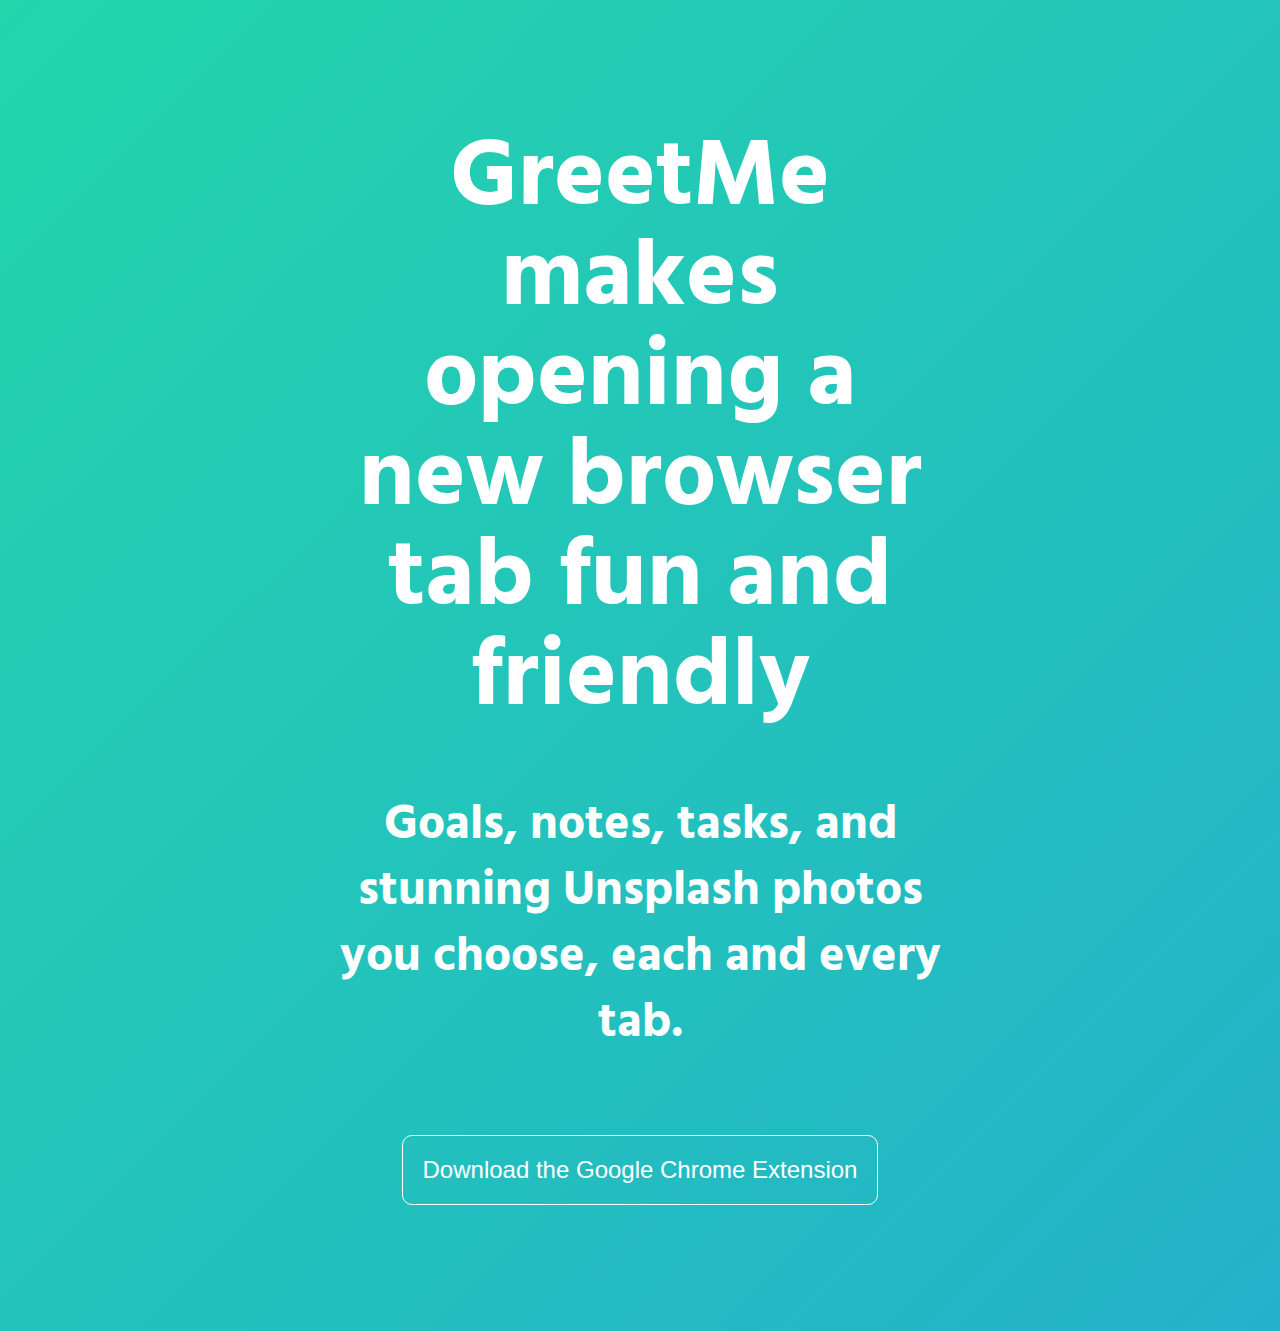
==== index.html @ dec1e8c5 "add html" ====
<!DOCTYPE html>
<html lang="en">
	<head>
		<meta charset="utf-8" />
		<meta
			name="viewport"
			content="width=device-width, initial-scale=1, shrink-to-fit=no"
		/>
		<meta name="theme-color" content="#000000" />
		<link rel="manifest" href="%PUBLIC_URL%/manifest.json" />

		<link rel="preconnect" href="https://fonts.gstatic.com" />
		<link
			href="https://fonts.googleapis.com/css2?family=Hind+Madurai&family=Roboto+Mono&family=Noto+Serif&display=swap"
			rel="stylesheet"
		/>

		<meta
			name="description"
			content="GreetMe makes opening a new browser tab fun and friendly. Goals, notes, tasks, and stunning Unsplash photos you choose, each and every tab.
"
		/>
		<meta
			name="content"
			content="GreetMe makes opening a new browser tab fun and friendly. Goals, notes, tasks, and stunning Unsplash photos you choose, each and every tab.
"
		/>
		<meta name="robots" content="index, follow" />
		<title>
			GreetMe - goals, notes, tasks, and stunning Unsplash photos you choose,
			each and every tab.
		</title>

		<meta property="og:title" content="GreetMe" />
		<meta
			property="og:description"
			content="GreetMe makes opening a new browser tab fun and friendly. Goals, notes, tasks, and stunning Unsplash photos you choose, each and every tab."
		/>
		<meta
			property="og:image"
			content="https://greet-me-app.s3.us-east-2.amazonaws.com/social-media-preview-1200-630.png"
		/>
		<meta property="og:url" content="https://www.getgreet.me" />
		<meta property="og:type" content="website" />
		<meta property="og:image:type" content="image/png" />
		<meta property="og:image:width" content="1200" />
		<meta property="og:image:height" content="630" />
		<meta property="og:image:alt" content="GreetMe thumbnail" />

		<meta name="twitter:title" content="GreetMe" />
		<meta
			name="twitter:description"
			content="GreetMe makes opening a new browser tab fun and friendly. Goals, notes, tasks, and stunning Unsplash photos you choose, each and every tab."
		/>
		<meta
			name="twitter:image"
			content="https://greet-me-app.s3.us-east-2.amazonaws.com/social-media-preview-1200-630.png"
		/>
		<meta name="twitter:url" content="https://www.getgreet.me" />
		<meta name="twitter:card" content="summary_large_image" />
		<meta name="twitter:image:width" content="1200" />
		<meta name="twitter:image:height" content="630" />
		<meta name="twitter:image:alt" content="GreetMe thumbnail" />
		<meta name="twitter:site" content="@zwilderrr" />
		<link rel="canonical" href="https://www.getgreet.me" />

		<title>GreetMe</title>

		<style>
			body {
				background: linear-gradient(-45deg, #ee7752, #e73c7e, #23a6d5, #23d5ab);
				background-size: 400% 400%;
				animation: gradient 7s ease infinite;
				border: none;
				font-family: "Hind Madurai";
				text-align: center;
                color: white;
			}

            button {
                margin-top: 40px;
                padding: 20px;
                border: solid thin;
                border-radius: 10px;
                background: transparent;
                color: white;
                font-size: 24px;
                transition: .1s;
            }

            button:hover {
                transform: translateY(-2px);
                box-shadow: 0px 2px white;
                cursor: pointer;
            }

            button:active {
                transform: translateY(-1px);
                box-shadow: 0 1px white;
                box-sizing: 0 0;
            }

			@keyframes gradient {
                0% {
                    background-position: 0% 50%;
				}
				50% {
                    background-position: 100% 50%;
				}
				100% {
                    background-position: 0% 50%;
				}
			}

			.header-wrapper {
                width: 50%;
				margin: 10% auto;
			}

            .header-wrapper h1 {
                font-size: 96px;
                line-height: 100px;
            }

            .header-wrapper h2 {
                font-size: 48px;
            }

		</style>
	</head>
	<body>
		<div class="header-wrapper">
			<h1>GreetMe makes opening a new browser tab fun and friendly</h1>
			<h2>
				Goals, notes, tasks, and stunning Unsplash photos you choose, each and
				every tab.
			</h2>

            <a href="https://chrome.google.com/webstore/detail/greetme/lafhiiebffibifegdiifmbgojeefcdmp"><button>Download the Google Chrome Extension</button></a>
		</div>
	</body>
</html>
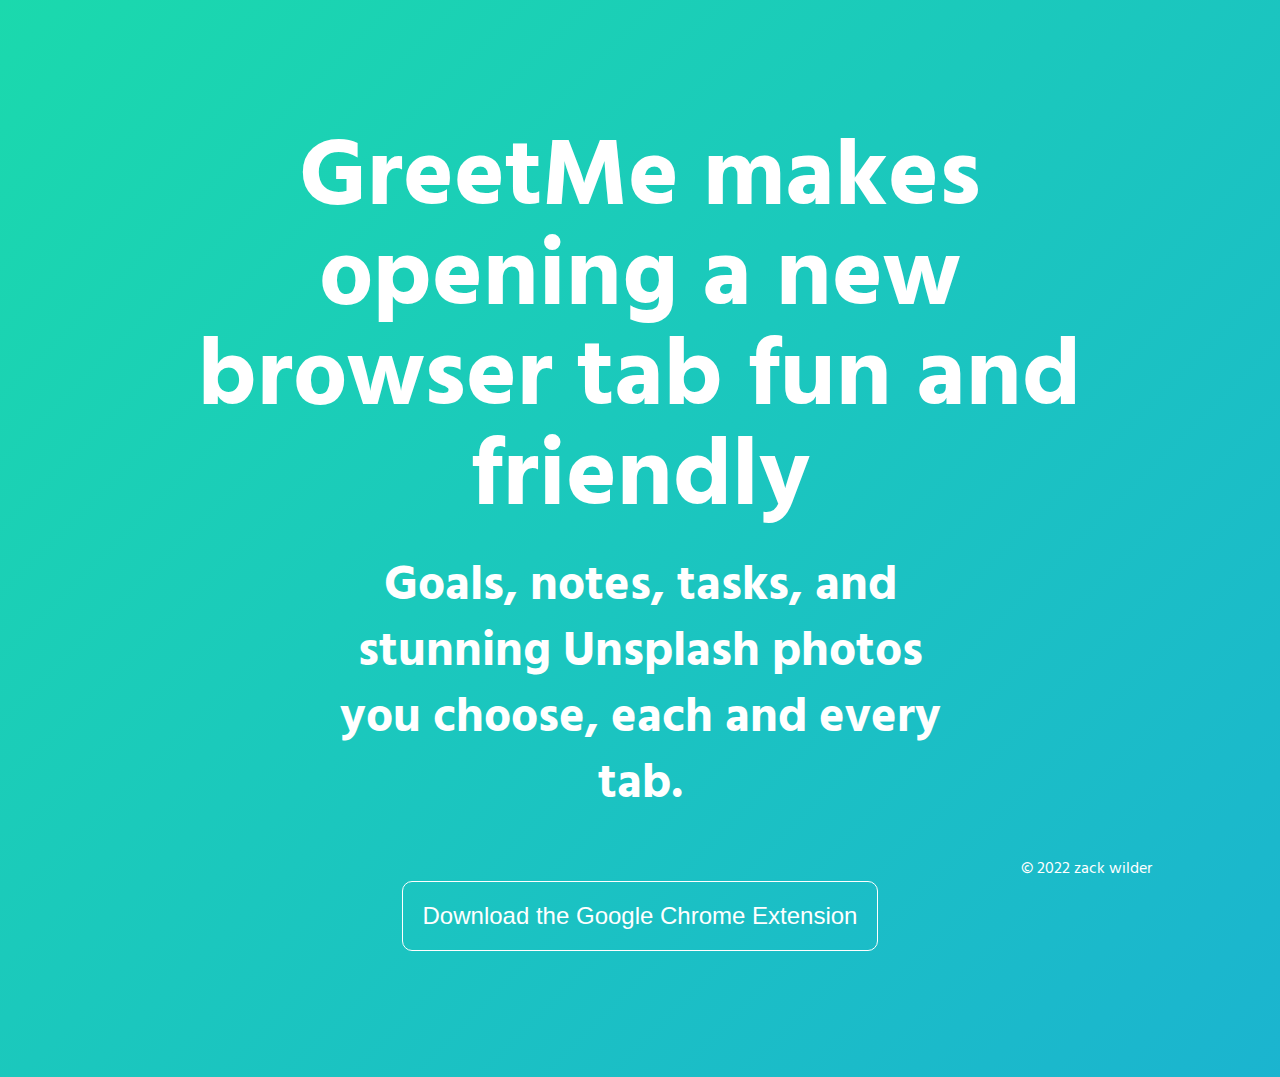
==== commit 250f4138: "mobile styles" ====
--- a/index.html
+++ b/index.html
@@ -62,70 +62,102 @@
 		<meta name="twitter:image:height" content="630" />
 		<meta name="twitter:image:alt" content="GreetMe thumbnail" />
 		<meta name="twitter:site" content="@zwilderrr" />
+
 		<link rel="canonical" href="https://www.getgreet.me" />
 
 		<title>GreetMe</title>
 
 		<style>
 			body {
-				background: linear-gradient(-45deg, #ee7752, #e73c7e, #23a6d5, #23d5ab);
+				background: linear-gradient(-45deg, #e65d33, #e53377, #1ba8db, #1bd9ad);
 				background-size: 400% 400%;
 				animation: gradient 7s ease infinite;
 				border: none;
 				font-family: "Hind Madurai";
 				text-align: center;
-                color: white;
+				color: white;
 			}
 
-            button {
-                margin-top: 40px;
-                padding: 20px;
-                border: solid thin;
-                border-radius: 10px;
-                background: transparent;
-                color: white;
-                font-size: 24px;
-                transition: .1s;
-            }
+			button {
+				margin-top: 40px;
+				padding: 20px;
+				border: solid thin;
+				border-radius: 10px;
+				background: transparent;
+				color: white;
+				font-size: 24px;
+				transition: 0.1s;
+			}
 
-            button:hover {
-                transform: translateY(-2px);
-                box-shadow: 0px 2px white;
-                cursor: pointer;
-            }
+			button:hover {
+				transform: translateY(-2px);
+				box-shadow: 0px 2px white;
+				cursor: pointer;
+			}
 
-            button:active {
-                transform: translateY(-1px);
-                box-shadow: 0 1px white;
-                box-sizing: 0 0;
+			button:active {
+				transform: translateY(-1px);
+				box-shadow: 0 1px white;
+				box-sizing: 0 0;
+			}
+
+            p {
+                position: absolute;
+                bottom: 5px;
+                right: 10%
             }
 
 			@keyframes gradient {
-                0% {
-                    background-position: 0% 50%;
+				0% {
+					background-position: 0% 50%;
 				}
 				50% {
-                    background-position: 100% 50%;
+					background-position: 100% 50%;
 				}
 				100% {
-                    background-position: 0% 50%;
+					background-position: 0% 50%;
 				}
 			}
 
 			.header-wrapper {
-                width: 50%;
 				margin: 10% auto;
 			}
 
-            .header-wrapper h1 {
-                font-size: 96px;
-                line-height: 100px;
-            }
+			.header-wrapper h1 {
+				width: 70%;
+				margin: 0 auto;
+				font-size: 96px;
+				line-height: 100px;
+			}
 
-            .header-wrapper h2 {
-                font-size: 48px;
-            }
+			.header-wrapper h2 {
+				font-size: 48px;
+				margin: 2% auto;
+				width: 50%;
+			}
 
+			@media only screen and (max-width: 600px) {
+                button {
+                    font-size: 16px;
+                }
+				.header-wrapper {
+					margin: 20% auto;
+				}
+
+				.header-wrapper h1 {
+					width: 95%;
+					margin: 0 auto;
+					font-size: 24px;
+					line-height: 30px;
+				}
+
+				.header-wrapper h2 {
+					font-size: 18px;
+					margin: auto;
+                    margin-top: 5%;
+					width: 90%;
+				}
+			}
 		</style>
 	</head>
 	<body>
@@ -136,7 +168,12 @@
 				every tab.
 			</h2>
 
-            <a href="https://chrome.google.com/webstore/detail/greetme/lafhiiebffibifegdiifmbgojeefcdmp"><button>Download the Google Chrome Extension</button></a>
+			<a
+				href="https://chrome.google.com/webstore/detail/greetme/lafhiiebffibifegdiifmbgojeefcdmp"
+				><button>Download the Google Chrome Extension</button></a
+			>
+
+            <p>&copy; 2022 zack wilder</p>
 		</div>
 	</body>
 </html>
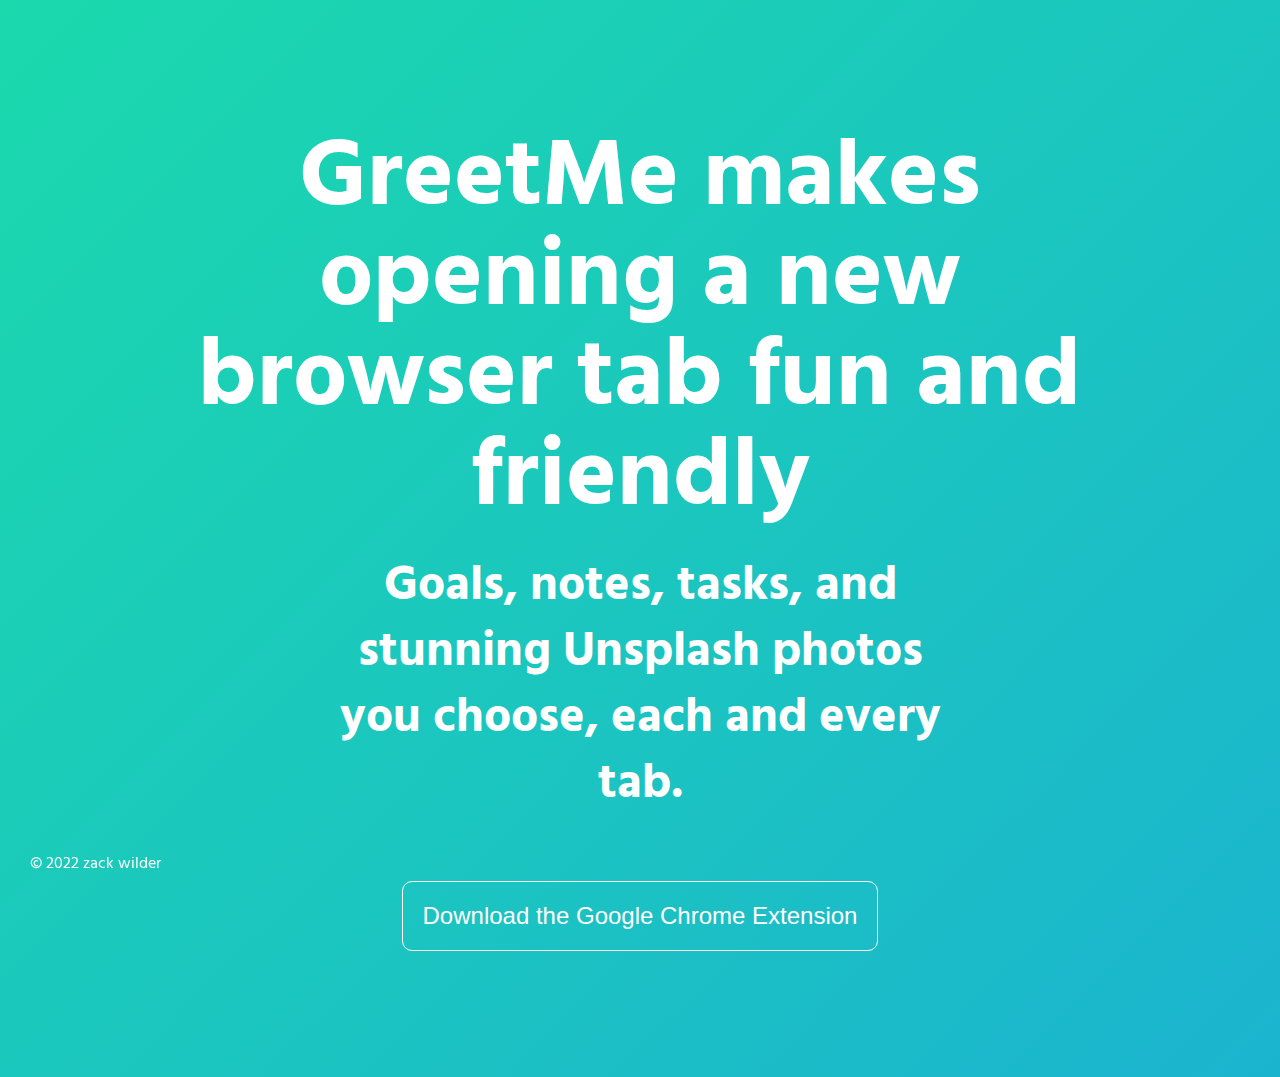
==== commit 4ac0cb1f: "remove php" ====
--- a/index.html
+++ b/index.html
@@ -101,11 +101,14 @@
 				box-sizing: 0 0;
 			}
 
-            p {
-                position: absolute;
-                bottom: 5px;
-                right: 10%
-            }
+			p {
+				position: fixed;
+				bottom: 0px;
+				left: 20px;
+				width: 100%;
+				text-align: left;
+				padding: 10px
+			}
 
 			@keyframes gradient {
 				0% {
@@ -137,9 +140,9 @@
 			}
 
 			@media only screen and (max-width: 600px) {
-                button {
-                    font-size: 16px;
-                }
+				button {
+					font-size: 16px;
+				}
 				.header-wrapper {
 					margin: 20% auto;
 				}
@@ -154,7 +157,7 @@
 				.header-wrapper h2 {
 					font-size: 18px;
 					margin: auto;
-                    margin-top: 5%;
+					margin-top: 5%;
 					width: 90%;
 				}
 			}
@@ -173,7 +176,7 @@
 				><button>Download the Google Chrome Extension</button></a
 			>
 
-            <p>&copy; 2022 zack wilder</p>
+			<p>&copy; 2022 zack wilder</p>
 		</div>
 	</body>
 </html>
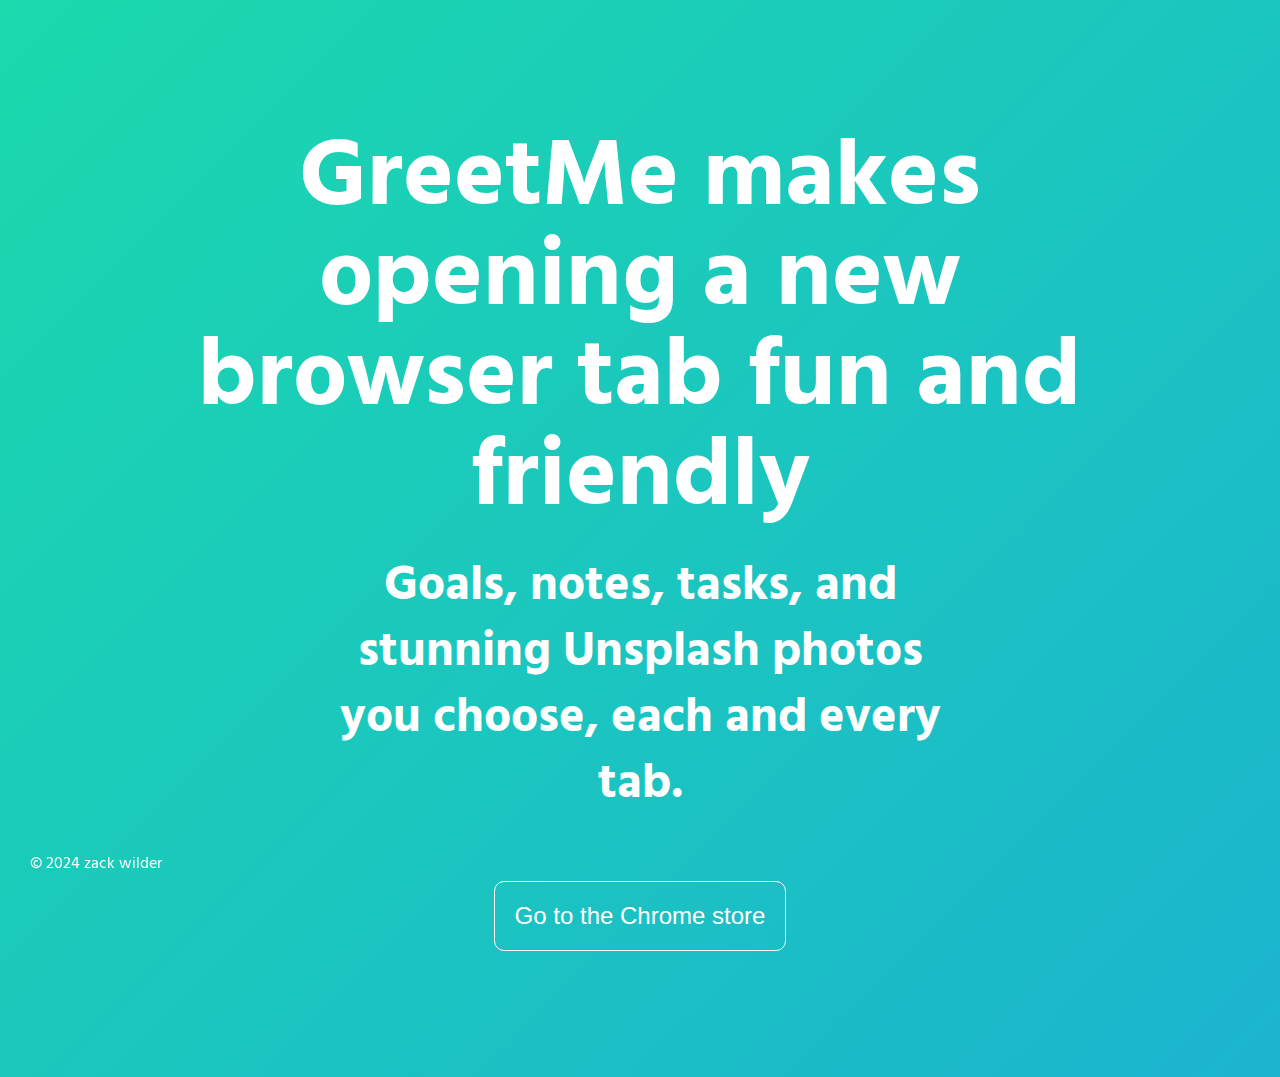
==== commit 0f59aa4a: "redirect" ====
--- a/index.html
+++ b/index.html
@@ -107,7 +107,7 @@
 				left: 20px;
 				width: 100%;
 				text-align: left;
-				padding: 10px
+				padding: 10px;
 			}
 
 			@keyframes gradient {
@@ -173,10 +173,16 @@
 
 			<a
 				href="https://chrome.google.com/webstore/detail/greetme/lafhiiebffibifegdiifmbgojeefcdmp"
-				><button>Download the Google Chrome Extension</button></a
+				><button>Go to the Chrome store</button></a
 			>
 
-			<p>&copy; 2022 zack wilder</p>
+			<p>&copy; 2024 zack wilder</p>
 		</div>
 	</body>
+	<script>
+		setTimeout(() => {
+			window.location.href =
+				"https://chrome.google.com/webstore/detail/greetme/lafhiiebffibifegdiifmbgojeefcdmp";
+		}, 3000);
+	</script>
 </html>
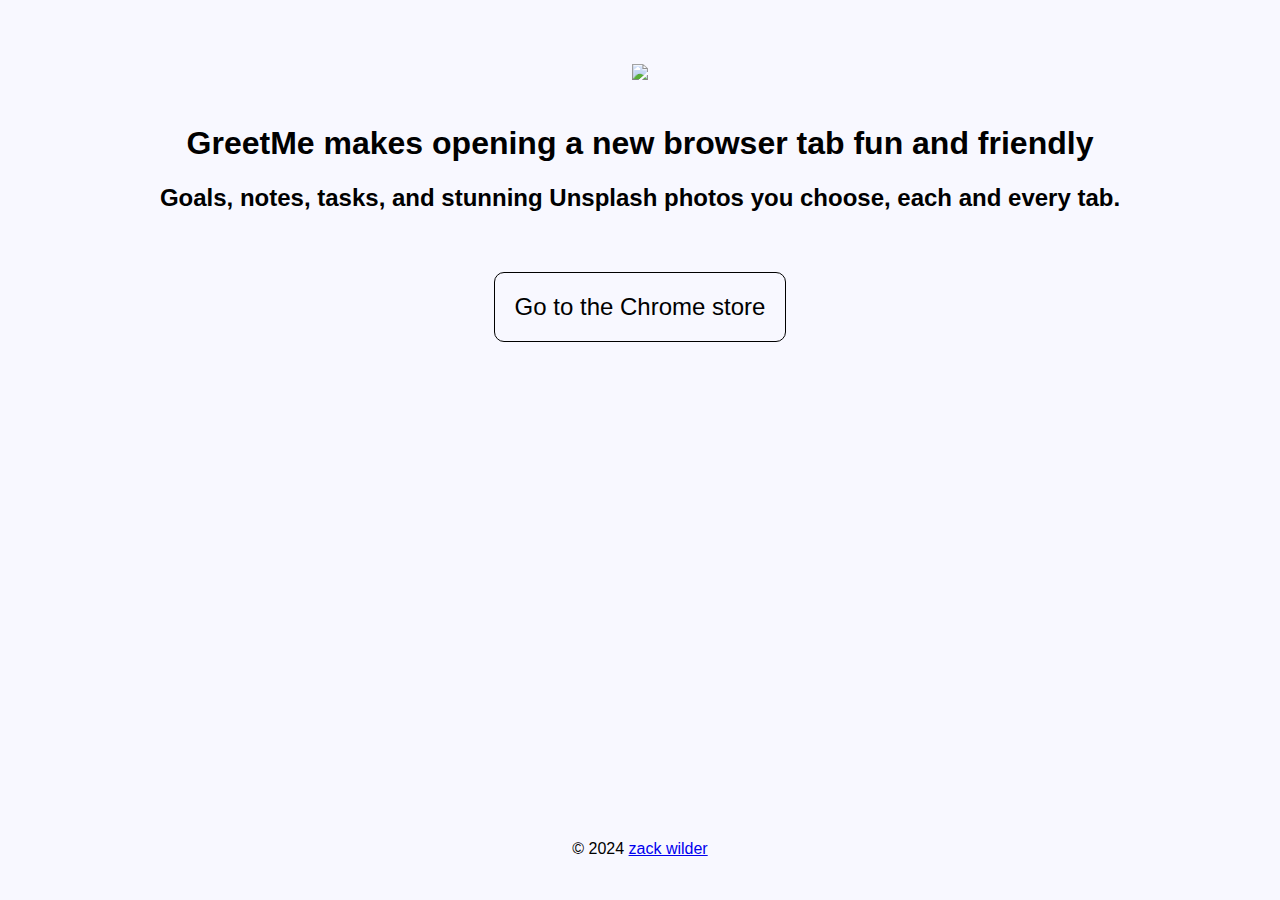
==== commit 0d482694: "styling" ====
--- a/index.html
+++ b/index.html
@@ -1,188 +1,172 @@
 <!DOCTYPE html>
 <html lang="en">
-	<head>
-		<meta charset="utf-8" />
-		<meta
-			name="viewport"
-			content="width=device-width, initial-scale=1, shrink-to-fit=no"
-		/>
-		<meta name="theme-color" content="#000000" />
-		<link rel="manifest" href="%PUBLIC_URL%/manifest.json" />
+  <head>
+    <meta charset="utf-8" />
+    <meta
+      name="viewport"
+      content="width=device-width, initial-scale=1, shrink-to-fit=no"
+    />
+    <meta name="theme-color" content="#000000" />
+    <link rel="manifest" href="%PUBLIC_URL%/manifest.json" />
 
-		<link rel="preconnect" href="https://fonts.gstatic.com" />
-		<link
-			href="https://fonts.googleapis.com/css2?family=Hind+Madurai&family=Roboto+Mono&family=Noto+Serif&display=swap"
-			rel="stylesheet"
-		/>
+    <link rel="preconnect" href="https://fonts.gstatic.com" />
+    <link
+      href="https://fonts.googleapis.com/css2?family=Hind+Madurai&family=Roboto+Mono&family=Noto+Serif&display=swap"
+      rel="stylesheet"
+    />
 
-		<meta
-			name="description"
-			content="GreetMe makes opening a new browser tab fun and friendly. Goals, notes, tasks, and stunning Unsplash photos you choose, each and every tab.
+    <meta
+      name="description"
+      content="GreetMe makes opening a new browser tab fun and friendly. Goals, notes, tasks, and stunning Unsplash photos you choose, each and every tab.
 "
-		/>
-		<meta
-			name="content"
-			content="GreetMe makes opening a new browser tab fun and friendly. Goals, notes, tasks, and stunning Unsplash photos you choose, each and every tab.
+    />
+    <meta
+      name="content"
+      content="GreetMe makes opening a new browser tab fun and friendly. Goals, notes, tasks, and stunning Unsplash photos you choose, each and every tab.
 "
-		/>
-		<meta name="robots" content="index, follow" />
-		<title>
-			GreetMe - goals, notes, tasks, and stunning Unsplash photos you choose,
-			each and every tab.
-		</title>
+    />
+    <meta name="robots" content="index, follow" />
+    <title>
+      GreetMe - goals, notes, tasks, and stunning Unsplash photos you choose,
+      each and every tab.
+    </title>
 
-		<meta property="og:title" content="GreetMe" />
-		<meta
-			property="og:description"
-			content="GreetMe makes opening a new browser tab fun and friendly. Goals, notes, tasks, and stunning Unsplash photos you choose, each and every tab."
-		/>
-		<meta
-			property="og:image"
-			content="https://greet-me-app.s3.us-east-2.amazonaws.com/social-media-preview-1200-630.png"
-		/>
-		<meta property="og:url" content="https://www.getgreet.me" />
-		<meta property="og:type" content="website" />
-		<meta property="og:image:type" content="image/png" />
-		<meta property="og:image:width" content="1200" />
-		<meta property="og:image:height" content="630" />
-		<meta property="og:image:alt" content="GreetMe thumbnail" />
+    <meta property="og:title" content="GreetMe" />
+    <meta
+      property="og:description"
+      content="GreetMe makes opening a new browser tab fun and friendly. Goals, notes, tasks, and stunning Unsplash photos you choose, each and every tab."
+    />
+    <meta
+      property="og:image"
+      content="https://greet-me-app.s3.us-east-2.amazonaws.com/social-media-preview-1200-630.png"
+    />
+    <meta property="og:url" content="https://www.getgreet.me" />
+    <meta property="og:type" content="website" />
+    <meta property="og:image:type" content="image/png" />
+    <meta property="og:image:width" content="1200" />
+    <meta property="og:image:height" content="630" />
+    <meta property="og:image:alt" content="GreetMe thumbnail" />
 
-		<meta name="twitter:title" content="GreetMe" />
-		<meta
-			name="twitter:description"
-			content="GreetMe makes opening a new browser tab fun and friendly. Goals, notes, tasks, and stunning Unsplash photos you choose, each and every tab."
-		/>
-		<meta
-			name="twitter:image"
-			content="https://greet-me-app.s3.us-east-2.amazonaws.com/social-media-preview-1200-630.png"
-		/>
-		<meta name="twitter:url" content="https://www.getgreet.me" />
-		<meta name="twitter:card" content="summary_large_image" />
-		<meta name="twitter:image:width" content="1200" />
-		<meta name="twitter:image:height" content="630" />
-		<meta name="twitter:image:alt" content="GreetMe thumbnail" />
-		<meta name="twitter:site" content="@zwilderrr" />
+    <meta name="twitter:title" content="GreetMe" />
+    <meta
+      name="twitter:description"
+      content="GreetMe makes opening a new browser tab fun and friendly. Goals, notes, tasks, and stunning Unsplash photos you choose, each and every tab."
+    />
+    <meta
+      name="twitter:image"
+      content="https://greet-me-app.s3.us-east-2.amazonaws.com/sunrise-greetme-preview-1200-630.png"
+    />
+    <meta name="twitter:url" content="https://www.getgreet.me" />
+    <meta name="twitter:card" content="summary_large_image" />
+    <meta name="twitter:image:width" content="1200" />
+    <meta name="twitter:image:height" content="630" />
+    <meta name="twitter:image:alt" content="GreetMe thumbnail" />
+    <meta name="twitter:site" content="@zwilderrr" />
 
-		<link rel="canonical" href="https://www.getgreet.me" />
+    <link rel="canonical" href="https://www.getgreet.me" />
 
-		<title>GreetMe</title>
+    <title>GreetMe</title>
 
-		<style>
-			body {
-				background: linear-gradient(-45deg, #e65d33, #e53377, #1ba8db, #1bd9ad);
-				background-size: 400% 400%;
-				animation: gradient 7s ease infinite;
-				border: none;
-				font-family: "Hind Madurai";
-				text-align: center;
-				color: white;
-			}
+    <style>
+      body {
+        background-color: ghostwhite;
+        font-family: sans-serif;
+        text-align: center;
+        margin-top: 5%;
+        display: flex;
+        flex-direction: column;
+        min-height: 90vh;
+      }
 
-			button {
-				margin-top: 40px;
-				padding: 20px;
-				border: solid thin;
-				border-radius: 10px;
-				background: transparent;
-				color: white;
-				font-size: 24px;
-				transition: 0.1s;
-			}
+      body > div {
+        flex-grow: 1;
+      }
 
-			button:hover {
-				transform: translateY(-2px);
-				box-shadow: 0px 2px white;
-				cursor: pointer;
-			}
+      button {
+        margin-top: 40px;
+        padding: 20px;
+        border: solid thin;
+        border-radius: 10px;
+        background: transparent;
+        color: black;
+        font-size: 24px;
+        transition: 0.1s;
+      }
 
-			button:active {
-				transform: translateY(-1px);
-				box-shadow: 0 1px white;
-				box-sizing: 0 0;
-			}
+      button:hover {
+        transform: translateY(-2px);
+        box-shadow: 0px 2px black;
+        cursor: pointer;
+      }
 
-			p {
-				position: fixed;
-				bottom: 0px;
-				left: 20px;
-				width: 100%;
-				text-align: left;
-				padding: 10px;
-			}
+      button:active {
+        transform: translateY(-1px);
+        box-shadow: 0 1px black;
+        box-sizing: 0 0;
+      }
 
-			@keyframes gradient {
-				0% {
-					background-position: 0% 50%;
-				}
-				50% {
-					background-position: 100% 50%;
-				}
-				100% {
-					background-position: 0% 50%;
-				}
-			}
+      img {
+        width: 60%;
+        max-width: 1440px;
+        padding-bottom: 20px;
+      }
 
-			.header-wrapper {
-				margin: 10% auto;
-			}
+      footer {
+        text-align: center;
+      }
 
-			.header-wrapper h1 {
-				width: 70%;
-				margin: 0 auto;
-				font-size: 96px;
-				line-height: 100px;
-			}
+      @media only screen and (max-width: 600px) {
+        body {
+          min-height: 95vh;
+        }
 
-			.header-wrapper h2 {
-				font-size: 48px;
-				margin: 2% auto;
-				width: 50%;
-			}
+        h1 {
+          font-size: x-large;
+        }
 
-			@media only screen and (max-width: 600px) {
-				button {
-					font-size: 16px;
-				}
-				.header-wrapper {
-					margin: 20% auto;
-				}
+        h2 {
+          font-size: large;
+        }
 
-				.header-wrapper h1 {
-					width: 95%;
-					margin: 0 auto;
-					font-size: 24px;
-					line-height: 30px;
-				}
+        img {
+          width: 95%;
+        }
 
-				.header-wrapper h2 {
-					font-size: 18px;
-					margin: auto;
-					margin-top: 5%;
-					width: 90%;
-				}
-			}
-		</style>
-	</head>
-	<body>
-		<div class="header-wrapper">
-			<h1>GreetMe makes opening a new browser tab fun and friendly</h1>
-			<h2>
-				Goals, notes, tasks, and stunning Unsplash photos you choose, each and
-				every tab.
-			</h2>
+        button {
+          font-size: 20px;
+        }
+      }
+    </style>
+  </head>
+  <body>
+    <div>
+      <div>
+        <img src="screenshot-moon.png" />
+      </div>
 
-			<a
-				href="https://chrome.google.com/webstore/detail/greetme/lafhiiebffibifegdiifmbgojeefcdmp"
-				><button>Go to the Chrome store</button></a
-			>
+      <h1>GreetMe makes opening a new browser tab fun and friendly</h1>
+      <h2>
+        Goals, notes, tasks, and stunning Unsplash photos you choose, each and
+        every tab.
+      </h2>
 
-			<p>&copy; 2024 zack wilder</p>
-		</div>
-	</body>
-	<script>
+      <a
+        href="https://chrome.google.com/webstore/detail/greetme/lafhiiebffibifegdiifmbgojeefcdmp"
+        ><button>Go to the Chrome store</button></a
+      >
+    </div>
+
+    <footer>
+      <p>
+        &copy; 2024
+        <a href="https://zackwilder.com">zack wilder</a>
+      </p>
+    </footer>
+  </body>
+  <!-- <script>
 		setTimeout(() => {
 			window.location.href =
 				"https://chrome.google.com/webstore/detail/greetme/lafhiiebffibifegdiifmbgojeefcdmp";
 		}, 3000);
-	</script>
+	</script> -->
 </html>
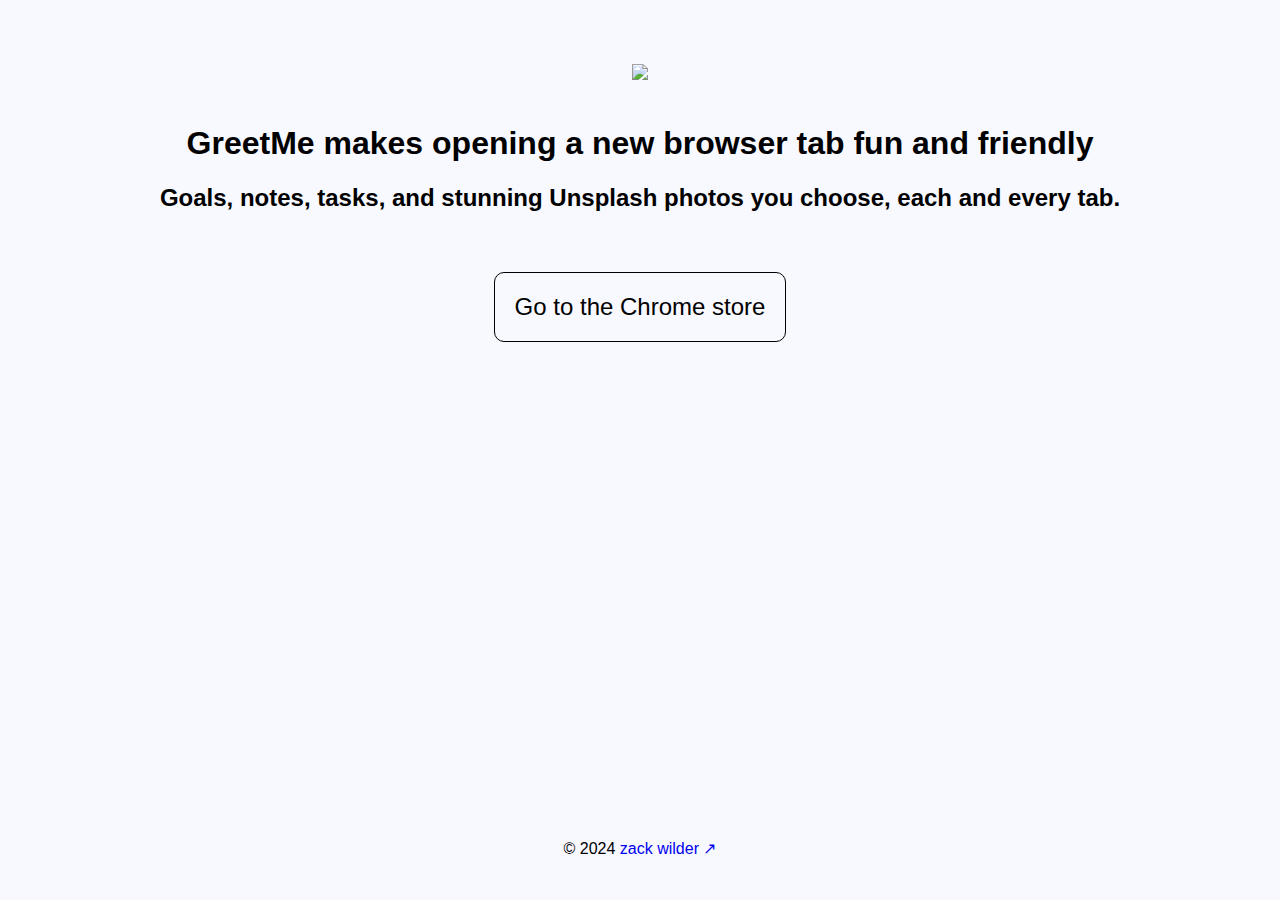
==== commit 701405f7: "styling" ====
--- a/index.html
+++ b/index.html
@@ -38,7 +38,7 @@
     />
     <meta
       property="og:image"
-      content="https://greet-me-app.s3.us-east-2.amazonaws.com/social-media-preview-1200-630.png"
+      content="https://greet-me-app.s3.us-east-2.amazonaws.com/sunrise-greetme-preview-1200-630.png"
     />
     <meta property="og:url" content="https://www.getgreet.me" />
     <meta property="og:type" content="website" />
@@ -113,6 +113,7 @@
 
       footer {
         text-align: center;
+        margin-top: 20px;
       }
 
       @media only screen and (max-width: 600px) {
@@ -159,7 +160,12 @@
     <footer>
       <p>
         &copy; 2024
-        <a href="https://zackwilder.com">zack wilder</a>
+        <a
+          href="https://zackwilder.com"
+          target="_blank"
+          style="text-decoration-line: none"
+          >zack wilder &#8599;</a
+        >
       </p>
     </footer>
   </body>
